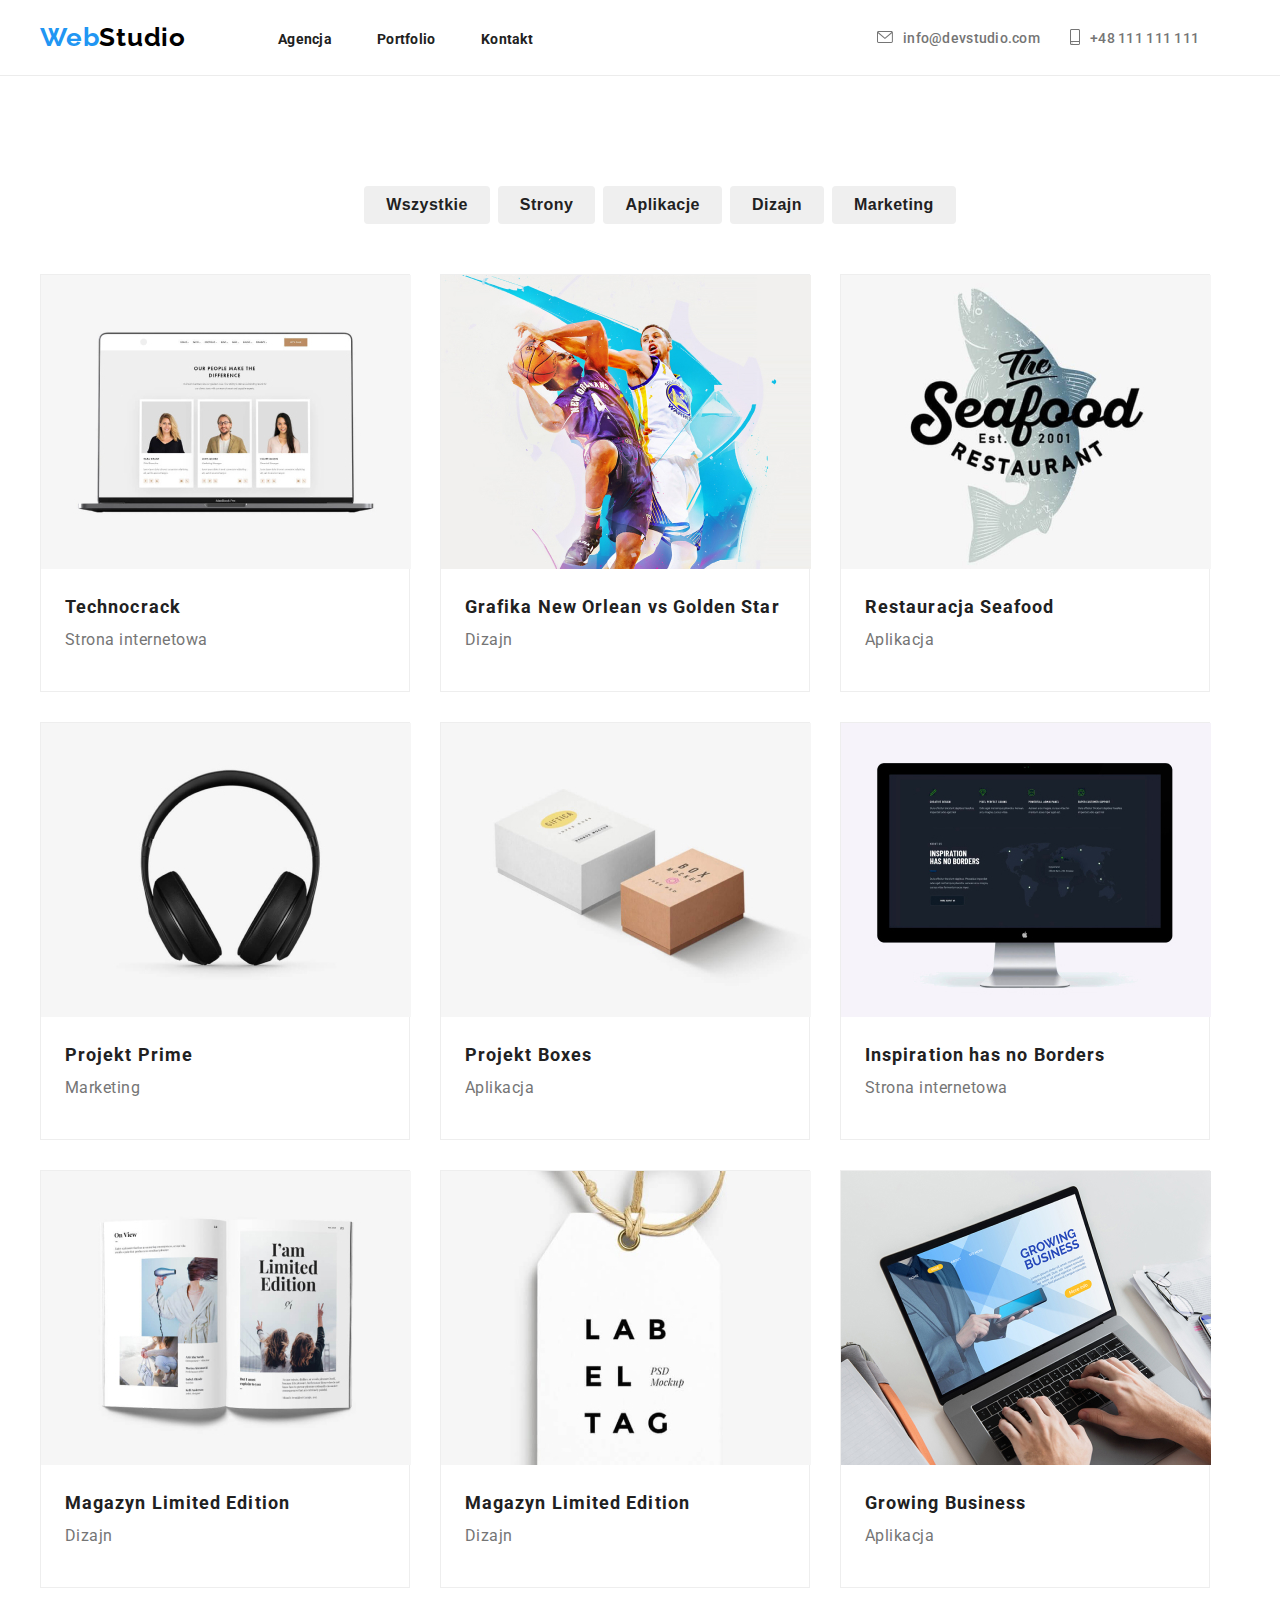
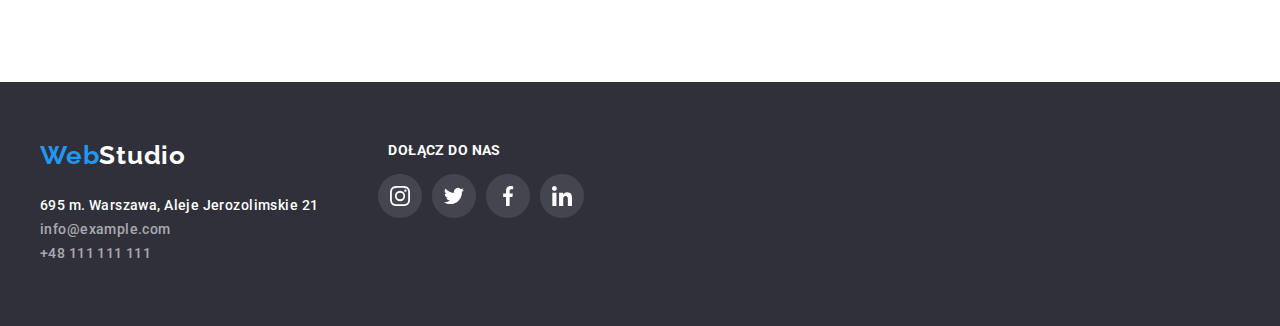
==== portfolio.html @ c9acaab2 "Create portfolio.html" ====
<!DOCTYPE html>
<html lang="pl">
  <head>
    <meta charset="UTF-8" />
    <meta http-equiv="X-UA-Compatible" content="IE=edge" />
    <meta name="viewport" content="width=device-width, initial-scale=1.0" />
    <title>Document</title>
    <link rel="stylesheet" href="css/styles.css" />
    <link rel="preconnect" href="https://fonts.googleapis.com" />
    <link rel="preconnect" href="https://fonts.gstatic.com" crossorigin />
    <link
      href="https://fonts.googleapis.com/css2?family=Raleway:wght@700&family=Roboto:wght@400;500;700;900&display=swap"
      rel="stylesheet"
    />
  </head>
  <body>
    <header class="heading">
      <div class="container">
        <nav class="menu">
          <ul class="menu-list">
            <li>
              <a
                class="link"
                href="https://mateuszglock.github.io/goit-markup-hw-04/"
                ><h3 class="logo">
                  Web<span class="logo-second link">Studio</span>
                </h3></a
              >
            </li>
            <li>
              <a class="link" href="/agencja"
                ><h4 class="agency link">Agencja</h4></a
              >
            </li>
            <li>
              <a class="link" href="/goit-markup-hw-04/portfolio.html"
                ><h4 class="portfolio link">Portfolio</h4></a
              >
            </li>
            <li>
              <a class="link" href="/kontakt"
                ><h4 class="contact link">Kontakt</h4></a
              >
            </li>
          </ul>
        </nav>
        <ul class="contact-list">
          <li class="icon">
            <a class="text-icon link" href="mailto:info@devstudio.com">
              <div class="icon-inside">
                <svg width="16" height="12">
                  <use href="./images/icons.svg#icon-envelope-1"></use>
                </svg>
              </div>
              <h5 class="header-mail link">info@devstudio.com</h5>
            </a>
          </li>

          <li class="icon phone-link">
            <a class="text-icon link" href="tel:+48-111-111-111">
              <div class="icon-inside icon-phone">
                <svg width="10" height="16">
                  <use href="./images/icons.svg#icon-smartphone-1"></use>
                </svg>
              </div>
              <h5 class="header-phone link">+48 111 111 111</h5>
            </a>
          </li>
        </ul>
      </div>
    </header>
    <main class="section">
      <div>
        <ul class="buttons-list">
          <li>
            <button class="portfolio-button" type="button">Wszystkie</button>
          </li>
          <li>
            <button class="portfolio-button" type="button">Strony</button>
          </li>
          <li>
            <button class="portfolio-button" type="button">Aplikacje</button>
          </li>
          <li>
            <button class="portfolio-button" type="button">Dizajn</button>
          </li>
          <li>
            <button class="portfolio-button" type="button">Marketing</button>
          </li>
        </ul>
      </div>
      <div class="container-box">
        <div class="container">
          <ul class="portfolio-pic-list">
            <li>
              <div class="portfolio-photo-box">
                <img
                  src="images/website.jpg"
                  alt="Laptop ze stroną internetową, na której znajdują się zdjęcia trzech osób"
                  width="370"
                  height="294"
                />
                <p>
                  <b class="photo-tittle-text">Technocrack</b><br />
                  <span class="photo-text">Strona internetowa </span>
                </p>
              </div>
            </li>
            <li>
              <div class="portfolio-photo-box">
                <img
                  src="images/Basketball.jpg"
                  alt="Plakat, na którym dwaj gracze grają w koszykówkę"
                  width="370"
                  height="294"
                />
                <p>
                  <b class="photo-tittle-text"
                    >Grafika New Orlean vs Golden Star</b
                  ><br />
                  <span class="photo-text">Dizajn </span>
                </p>
              </div>
            </li>

            <li>
              <div class="portfolio-photo-box">
                <img
                  src="images/RestaurantPoster.jpg"
                  alt="Plakat na którym znajduje się napis The Seafood Restaurant. Est. 2001 na tle konturu szarej ryby"
                  width="370"
                  height="294"
                />
                <p>
                  <b class="photo-tittle-text">Restauracja Seafood</b><br />
                  <span class="photo-text">Aplikacja </span>
                </p>
              </div>
            </li>
            <li>
              <div class="portfolio-photo-box">
                <img
                  src="images/Headphones.jpg"
                  alt="czarne słuchawki na białym tle"
                  width="370"
                  height="294"
                />
                <p>
                  <b class="photo-tittle-text">Projekt Prime</b><br />
                  <span class="photo-text">Marketing</span>
                </p>
              </div>
            </li>
            <li>
              <div class="portfolio-photo-box">
                <img
                  src="images/Boxes.jpg"
                  alt="Białe i brązowe pudełko"
                  width="370"
                  height="294"
                />
                <p>
                  <b class="photo-tittle-text">Projekt Boxes</b><br />
                  <span class="photo-text">Aplikacja</span>
                </p>
              </div>
            </li>
            <li>
              <div class="portfolio-photo-box">
                <img
                  src="images/ComputerWorld.jpg"
                  alt="Komputer ze stroną internetową, na której znajduje się ikona mapy świata"
                  width="370"
                  height="294"
                />
                <p>
                  <b class="photo-tittle-text">Inspiration has no Borders</b
                  ><br />
                  <span class="photo-text">Strona internetowa</span>
                </p>
              </div>
            </li>
            <li>
              <div class="portfolio-photo-box">
                <img
                  src="images/Book.jpg"
                  alt="Otwarta książka. Na jednej stronie znajdują się zdjęcia. Pierwsze przedstawia osobę suszącą włosy, a drugie kogoś kucającego nad brzegiem morza.. Na drugiej napis I am limited edition i dwie osoby stojące tyłem, na tle miasta."
                  width="370"
                  height="294"
                />
                <p>
                  <b class="photo-tittle-text">Magazyn Limited Edition</b><br />
                  <span class="photo-text">Dizajn</span>
                </p>
              </div>
            </li>
            <li>
              <div class="portfolio-photo-box">
                <img
                  src="images/Label.jpg"
                  alt="Biała etykieta z napisaem LABEL TAG."
                  width="370"
                  height="294"
                />
                <p>
                  <b class="photo-tittle-text">Magazyn Limited Edition</b><br />
                  <span class="photo-text">Dizajn</span>
                </p>
              </div>
            </li>
            <li>
              <div class="portfolio-photo-box">
                <img
                  src="images/GrowingBusiness.jpg"
                  alt="Laptop ze stroną internetową z podpisem growing business."
                  width="370"
                  height="294"
                />
                <p>
                  <b class="photo-tittle-text">Growing Business</b><br />
                  <span class="photo-text">Aplikacja</span>
                </p>
              </div>
            </li>
          </ul>
        </div>
      </div>
    </main>
    <footer class="ender">
      <div class="ender-cointainer">
        <div>
          <a class="link" href="https://web-studio.pl/"
            ><h3 class="footer-logo">
              Web<span class="footer-logo-second link">Studio </span>
            </h3></a
          >
          <address>
            <span class="location">695 m. Warszawa, Aleje Jerozolimskie 21</span
            ><br />
            <span>
              <a class="footer-mail link" href="mail:info@example.com"
                >info@example.com</a
              ><br />
              <a class="footer-phone link" href="tel:+48-111-111-111"
                >+48 111 111 111</a
              >
            </span>
          </address>
        </div>
        <div class="social-links-ender">
          <h5 class="social-links-ender-text">Dołącz do nas</h5>
          <ul class="social-links-ender-links">
            <li class="social-link-footer">
              <a href="...">
                <svg width="44" height="44">
                  <use href="./images/icons.svg#icon-Ellipse-9"></use></svg
              ></a>
            </li>
            <li class="social-link-footer">
              <a href="...">
                <svg width="44" height="44">
                  <use href="./images/icons.svg#icon-Ellipse-10"></use></svg
              ></a>
            </li>
            <li class="social-link-footer">
              <a href="...">
                <svg width="44" height="44">
                  <use href="./images/icons.svg#icon-Ellipse-11"></use></svg
              ></a>
            </li>
            <li class="social-link-footer">
              <a href="...">
                <svg width="44" height="44">
                  <use href="./images/icons.svg#icon-Ellipse-12"></use></svg
              ></a>
            </li>
          </ul>
        </div>
      </div>
    </footer>
  </body>
</html>
---- css/styles.css ----
:root {
  --text-color: #212121;
  --primary-text-color: #ffffff;
  --logo-first-color: #2196f3;
  --logo-second-color: #000000;
  --link-color: #2196f3;
  --header-contact-color: #757575;
  --footer-contact-color: #ffffff99;
  --order-button-text-color: #ffffff;
  --header-background: #ffffff;
  --central-background: #e5e5e5;
  --central-section-background: #2f303a;
  --footer-background: #2f303a;
  --team-section-background: #f5f4fa;
  --order-button-background: #f5f4fa;
  --hover-button-background: #2196f3;
  --icon-color: #afb1b8;
}
body {
  font-family: "Roboto", "Arial", sans-serif;
  font-weight: 500;
  color: var(--text-color);
  padding: 0px;
  margin: 0px;
}
.container {
  width: 1200px;
  display: flex;
}
.container-vertical {
  width: 1200px;
  display: block;
}

.heading {
  background: var(--header-background);
  display: flex;
  justify-content: center;
  border-bottom: 1px solid #ececec;
}
.menu {
  display: flex;
  list-style: none;
}
.menu-list {
  display: flex;
  list-style: none;
  margin: 0px;
  padding: 0px;
}

.logo {
  width: 145px;
  margin: 0px;
  margin-top: 24px;
  margin-bottom: 25px;

  font-family: "Raleway";
  font-style: normal;
  font-weight: 700;
  font-size: 26px;
  line-height: 1;

  letter-spacing: 0.03em;

  color: var(--logo-first-color);
}
.logo-second {
  color: var(--logo-second-color);
}
.link {
  text-decoration: none;
  transition-property: color;
  transition-duration: 250ms;
  transition-timing-function: cubic-bezier(0.4, 0, 0.2, 1);
  transition-delay: 0;
}
.link:hover {
  color: var(--link-color);
}
.agency {
  width: 53px;
  margin-left: 93px;
  margin-top: 32px;

  font-style: normal;
  font-size: 14px;
  line-height: 1;
  letter-spacing: 0.02em;

  color: var(--text-color);
}
.portfolio {
  width: 58px;
  margin-left: 46px;
  margin-top: 32px;

  font-style: normal;
  font-size: 14px;
  line-height: 1;
  letter-spacing: 0.02em;
  color: var(--text-color);
}
.contact {
  width: 51px;
  margin-left: 46px;
  margin-top: 32px;

  font-style: normal;
  font-size: 14px;
  line-height: 1;
  letter-spacing: 0.02em;
  color: var(--text-color);
}
.contact-list {
  display: flex;
  margin: 0px;
  margin-left: 345px;
  align-items: center;
  list-style: none;
  padding: 0px;
}
.text-icon {
  display: flex;
}
.text-icon:hover {
  color: #2196f3;
  fill: #2196f3;
}
.header-mail {
  margin: 0px;
  font-style: normal;
  font-size: 14px;
  letter-spacing: 0.02em;

  color: var(--header-contact-color);

  font-family: "Roboto";
  font-weight: 500;
  line-height: 16px;
  letter-spacing: 0.02em;
  padding-top: 2px;
}
.icon {
  display: flex;
  fill: #757575;
  align-items: center;
}
.icon:hover > a {
  color: #2196f3;
  fill: #2196f3;
}
.icon-inside {
  padding-right: 10px;
  align-items: center;
}
.phone-link {
  margin-left: 30px;
}
.icon-phone {
  align-items: center;
  padding-top: 2px;
}
.header-phone {
  margin: 0px;
  font-style: normal;
  font-size: 14px;
  letter-spacing: 0.02em;

  color: var(--header-contact-color);

  font-family: "Roboto";
  font-weight: 500;
  line-height: 16px;
  letter-spacing: 0.02em;
  padding-top: 3px;
}
.central {
  background: var(--header-background);
  justify-content: center;
}
.section {
  padding-top: 94px;
  padding-bottom: 94px;
}
.primary-part {
  margin-top: 0px;
  margin-bottom: 0px;
  display: block;
  align-items: center;
  background: var(--central-section-background);
  background-image: linear-gradient(
      to bottom,
      rgba(47, 48, 58, 0.4),
      rgba(47, 48, 58, 0.4)
    ),
    url(../images/main-section-background.jpg);
  background-repeat: no-repeat;
  background-position: 50%;
  padding-top: 200px;
  padding-bottom: 210px;
  display: flex;
  justify-content: center;
  text-align: center;
}
.button-box {
  display: block;
  margin-right: auto;
  margin-left: auto;
}
.button {
  width: 200px;
  margin-top: 30px;
  cursor: pointer;
  border: var(--white-color);
  font-style: normal;
  border-radius: 4px;

  color: var(--header-background);
  background: var(--hover-button-background);
  font-style: normal;
  font-size: 16px;
  line-height: 1.62;

  letter-spacing: 0.03em;
  font-weight: 700;
  padding-top: 10px;
  padding-bottom: 10px;
}

.orderButtonText {
  width: 117px;
  font-style: normal;
  font-weight: 700;
  font-size: 16px;
  line-height: 1;
  color: var(--text-color);

  letter-spacing: 0.06em;
}

.primary-text {
  font-size: 44px;
  font-weight: 900;
  line-height: 1.36;
  letter-spacing: 6px;
  margin: 0px;
  text-align: center;
  color: var(--primary-text-color);
  text-transform: uppercase;

  font-style: normal;

  letter-spacing: 0.06em;
}

.advantages {
  display: flex;
  justify-content: center;
  padding-top: 94px;
  padding-bottom: 94px;
}
.adv-list {
  list-style-type: none;
  display: flex;
  align-items: center;
  margin: 0px;
  gap: 30px;
  padding: 0px;
}
.advantages-tittle {
  font-weight: 700;
  font-size: 14px;
  text-align: left;
  vertical-align: top;
  margin: 0px;
  letter-spacing: 0.03em;
}
.advantage {
  margin-top: 30px;
}
.advantage-tittle-box {
  width: 270px;
}
.advantages-text {
  font-family: "Roboto";
  font-style: normal;
  font-size: 14px;
  line-height: 24px;
  text-align: Left;
  vertical-align: Top;
  letter-spacing: 0.03em;
  margin-right: 1px;
  margin-top: 10px;
  width: 270px;

  color: var(--header-contact-color);
}

.second-text {
  left: 515px;
}
.third-text {
  left: 815px;
}
.fourth-text {
  left: 1115px;
}
.occupation {
  justify-content: center;
  align-items: center;
}
.container-box {
  display: flex;

  justify-content: center;
}
.occupation-text {
  margin: 0px;
  margin-bottom: 50px;

  font-style: normal;
  font-weight: 700;
  font-size: 36px;
  line-height: 1;
  text-align: center;

  letter-spacing: 0.03em;
}
.occupation-list {
  list-style-type: none;
  display: flex;
  text-align: center;
  gap: 30px;
  margin: 0px;
  margin-right: 0px;
  margin-bottom: 94px;
  padding: 0px;
}
.occupation-photo-1 {
  width: 370px;
  left: 215px;
  top: 1061px;
}
.occupation-photo-2 {
  width: 370px;
  left: 615px;
  top: 1061px;
}
.occupation-photo-3 {
  width: 370px;
  left: 1015px;
  top: 1061px;
}
.team-section {
  left: 0px;
  background: var(--team-section-background);
  padding-bottom: 94px;
  display: block;
}

.team-text {
  font-style: normal;
  font-weight: 700;
  font-size: 36px;
  line-height: 1;
  text-align: center;
  margin-top: 0px;
  margin-bottom: 50px;

  letter-spacing: 0.03em;

  color: var(--text-color);
}
.team-list {
  list-style-type: none;
  display: flex;
  align-items: center;
  gap: 30px;
  padding: 0px;
  margin: 0px;
}
.team-member {
  width: 270px;
  padding-bottom: 30px;

  background: var(--primary-text-color);

  box-shadow: 0px 1px 3px rgba(0, 0, 0, 0.12), 0px 1px 1px rgba(0, 0, 0, 0.14),
    0px 2px 1px rgba(0, 0, 0, 0.2);
  border-radius: 0px 0px 4px 4px;
}
.team-member-data {
  margin-top: 30px;
  display: block;
  text-align: center;
}
.team-member-name {
  width: 72px;
  font-style: normal;
  font-size: 16px;
  line-height: 1;

  text-align: center;
  letter-spacing: 0.03em;
}
.team-member-job {
  font-weight: 400;

  font-style: normal;
  font-size: 16px;
  line-height: 1;
  margin-top: 10px;

  letter-spacing: 0.03em;

  color: var(--header-contact-color);
}
.icon-figcaption {
  display: flex;
  list-style: none;
  padding: 0px;
  gap: 10px;
  justify-content: center;
}
.social-link {
  display: flex;
  border-radius: 50%;
}

.social-link a:hover {
  fill: white;
  background: var(--hover-button-background);
}
.social-link a {
  display: flex;
  border-radius: 50%;
  padding: 11px;
  fill: var(--icon-color);
}

/*.social-link:hover,
.social-link:focus {
  fill: var(--hover-button-background);
}
.social-link a {
  display: flex;
  border-radius: 50%;
}

.social-link a:hover {
  background: #2196f3;
}

.social-link a:hover svg {
  fill: white;
}

.social-link a svg {
  fill: var(--header-background);
}
.social-link a svg:hover {
  fill: var(--link-color);
}*/
.icon:hover > a {
  color: #2196f3;
  fill: #2196f3;
}
.clients-section {
  align-items: center;
  justify-content: center;
}
.clients-text {
  font-style: normal;
  font-weight: 700;
  font-size: 36px;
  line-height: 1;
  text-align: center;
  margin-top: 0px;
  margin-bottom: 50px;

  letter-spacing: 0.03em;

  color: var(--text-color);
}
.clients-list {
  display: flex;
  list-style: none;
  margin: 0px;
  padding: 0px;
  gap: 30px;
}
.client {
  border: 1px solid var(--icon-color);
  border-radius: 4px;
  width: 170px;
  height: 92px;
  fill: var(--icon-color);
}
.client:hover,
.client:focus {
  border: 1px solid var(--link-color);
  fill: var(--link-color);
}
.ender {
  background-color: var(--footer-background);
  margin-top: 0px;
  padding-top: 0px;
  display: block;
  align-items: center;
}
.ender-cointainer {
  margin-left: 0px;
  margin-top: 0px;
  padding-top: 60px;
  padding-bottom: 60px;
  width: 1200px;
  margin-right: auto;
  margin-left: auto;
  display: flex;
}
.footer-logo {
  width: 145px;

  font-family: "Raleway";
  font-style: normal;
  font-weight: 700;
  font-size: 26px;
  line-height: 1;

  letter-spacing: 0.03em;

  color: var(--logo-first-color);
  text-decoration: none;
  margin-top: 0px;
}
.footer-logo-second {
  color: var(--primary-text-color);
  text-decoration: none;
}
.location {
  width: 246px;
  top: 2208px;

  font-style: normal;
  font-size: 14px;
  line-height: 1.71;

  letter-spacing: 0.03em;

  color: var(--header-background);
  text-indent: 215px;
}
.footer-mail {
  width: 231px;
  top: 2238px;

  font-style: normal;
  font-size: 14px;
  line-height: 1.71;
  text-indent: 215px;

  letter-spacing: 0.03em;

  color: var(--footer-contact-color);
  text-decoration: none;
}
.footer-phone {
  width: 231px;

  font-style: normal;
  font-size: 14px;
  line-height: 1.71;

  letter-spacing: 0.03em;

  color: var(--footer-contact-color);
  text-decoration: none;
  text-indent: 215px;
}
.social-links-ender {
  margin-left: 70px;
}
.social-link-footer {
  fill: rgba(255, 255, 255, 0.1);
}
.social-link-footer a:hover {
  fill: var(--link-color);
}
.social-links-ender-text {
  color: var(--header-background);
  font-style: normal;
  font-size: 14px;
  letter-spacing: 0.03em;
  text-transform: uppercase;
  margin: 0px;
}
.social-links-ender-links {
  display: flex;
  list-style: none;
  padding: 0px;
  gap: 10px;
  margin-left: -10px;
}
.portfolio-part {
  background-color: var(--central-background);
}
.buttons-list {
  display: flex;
  justify-content: center;
  gap: 8px;
  font-weight: 500;
  font-size: 16px;
  line-height: 1.71;
  letter-spacing: 0.03em;
  cursor: pointer;
  border-radius: 4px;

  list-style: none;
}
.portfolio-all-button {
  width: 121px;
  left: 510px;
  top: 174px;

  background: var(--order-button-background);

  box-shadow: 0px 3px 1px rgba(0, 0, 0, 0.1), 0px 1px 2px rgba(0, 0, 0, 0.08),
    0px 2px 2px rgba(0, 0, 0, 0.12);
  border-radius: 4px;
}
.portfolio-button {
  cursor: pointer;
  border: var(--white-color);
  font-weight: 500;
  font-size: 16px;
  font-style: normal;
  padding: 6px 22px 6px 22px;
  border-radius: 4px;
  line-height: 1.2;

  color: var(--text-color);
  font-style: normal;
  font-size: 16px;
  line-height: 1.62;

  text-align: center;
  letter-spacing: 0.03em;
  font-weight: 700;
}
.portfolio-button:hover {
  background-color: var(--hover-button-background);
  color: var(--primary-text-color);
  cursor: pointer;
  box-shadow: 0px 3px 1px rgba(0, 0, 0, 0.1), 0px 1px 2px rgba(0, 0, 0, 0.08),
    0px 2px 2px rgba(0, 0, 0, 0.12);
}
.button-text {
  width: 49px;
  left: 661px;
  top: 180px;
}
.portfolio-pages-button {
  width: 93px;
  left: 639px;
  top: 174px;

  background: var(--team-section-background);
  border-radius: 4px;
}
.portfolio-pages-text-button {
  width: 49px;
  left: 661px;
  top: 180px;

  font-style: normal;
  font-size: 16px;
  line-height: 1.62;

  text-align: center;
  letter-spacing: 0.03em;

  color: var(--text-color);
}
.portfolio-apps-button {
  width: 114px;

  left: 740px;
  top: 174px;

  background: var(--team-section-background);
  border-radius: 4px;
}
.portfolio-apps-text-button {
  width: 70px;
  left: 762px;
  top: 180px;

  font-style: normal;

  font-size: 16px;
  line-height: 1.62;

  text-align: center;
  letter-spacing: 0.03em;

  color: var(--text-color);
}
.portfolio-design-button {
  width: 91px;
  left: 862px;
  top: 174px;

  background: var(--team-section-background);
  border-radius: 4px;
}
.portfolio-design-text-button {
  width: 47px;
  left: 884px;
  top: 180px;
  font-style: normal;
  font-size: 16px;
  line-height: 1.62;

  text-align: center;
  letter-spacing: 0.03em;

  color: var(--text-color);
}
.portfolio-marketing-button {
  width: 121px;
  left: 961px;
  top: 174px;

  background: var(--team-section-background);
  border-radius: 4px;
}
.portfolio-marketing-text-button {
  width: 77px;
  left: 983px;
  top: 180px;

  font-style: normal;

  font-size: 16px;
  line-height: 1.62;

  text-align: center;
  letter-spacing: 0.03em;

  color: var(--text-color);
}
.portfolio-pic-list {
  margin: 0px;
  padding: 0px;
  margin-top: 34px;
  display: flex;
  flex-wrap: wrap;
  gap: 30px;

  list-style: none;
  align-items: center;
}
.portfolio-photo-box {
  box-sizing: border-box;

  width: 370px;

  background: var(--order-button-text-color);
  border: 1px solid #eeeeee;
  margin: 0 auto;
  padding-bottom: 20px;
}
.portfolio-photo-box:hover {
  box-shadow: 0px 1px 1px rgba(0, 0, 0, 0.12), 0px 4px 4px rgba(0, 0, 0, 0.06),
    1px 4px 6px rgba(0, 0, 0, 0.16);
}

.photo-tittle-text {
  width: 322px;

  margin-left: 24px;

  font-style: normal;
  font-weight: 700;
  font-size: 18px;
  line-height: 2;
  letter-spacing: 0.06em;

  color: var(--text-color);
}
.photo-text {
  width: 322px;

  margin-left: 24px;

  font-style: normal;
  font-weight: 400;
  font-size: 16px;
  line-height: 1.88;

  letter-spacing: 0.03em;

  color: var(--header-contact-color);
}
.portfolio-footer {
  top: 1628px;
}
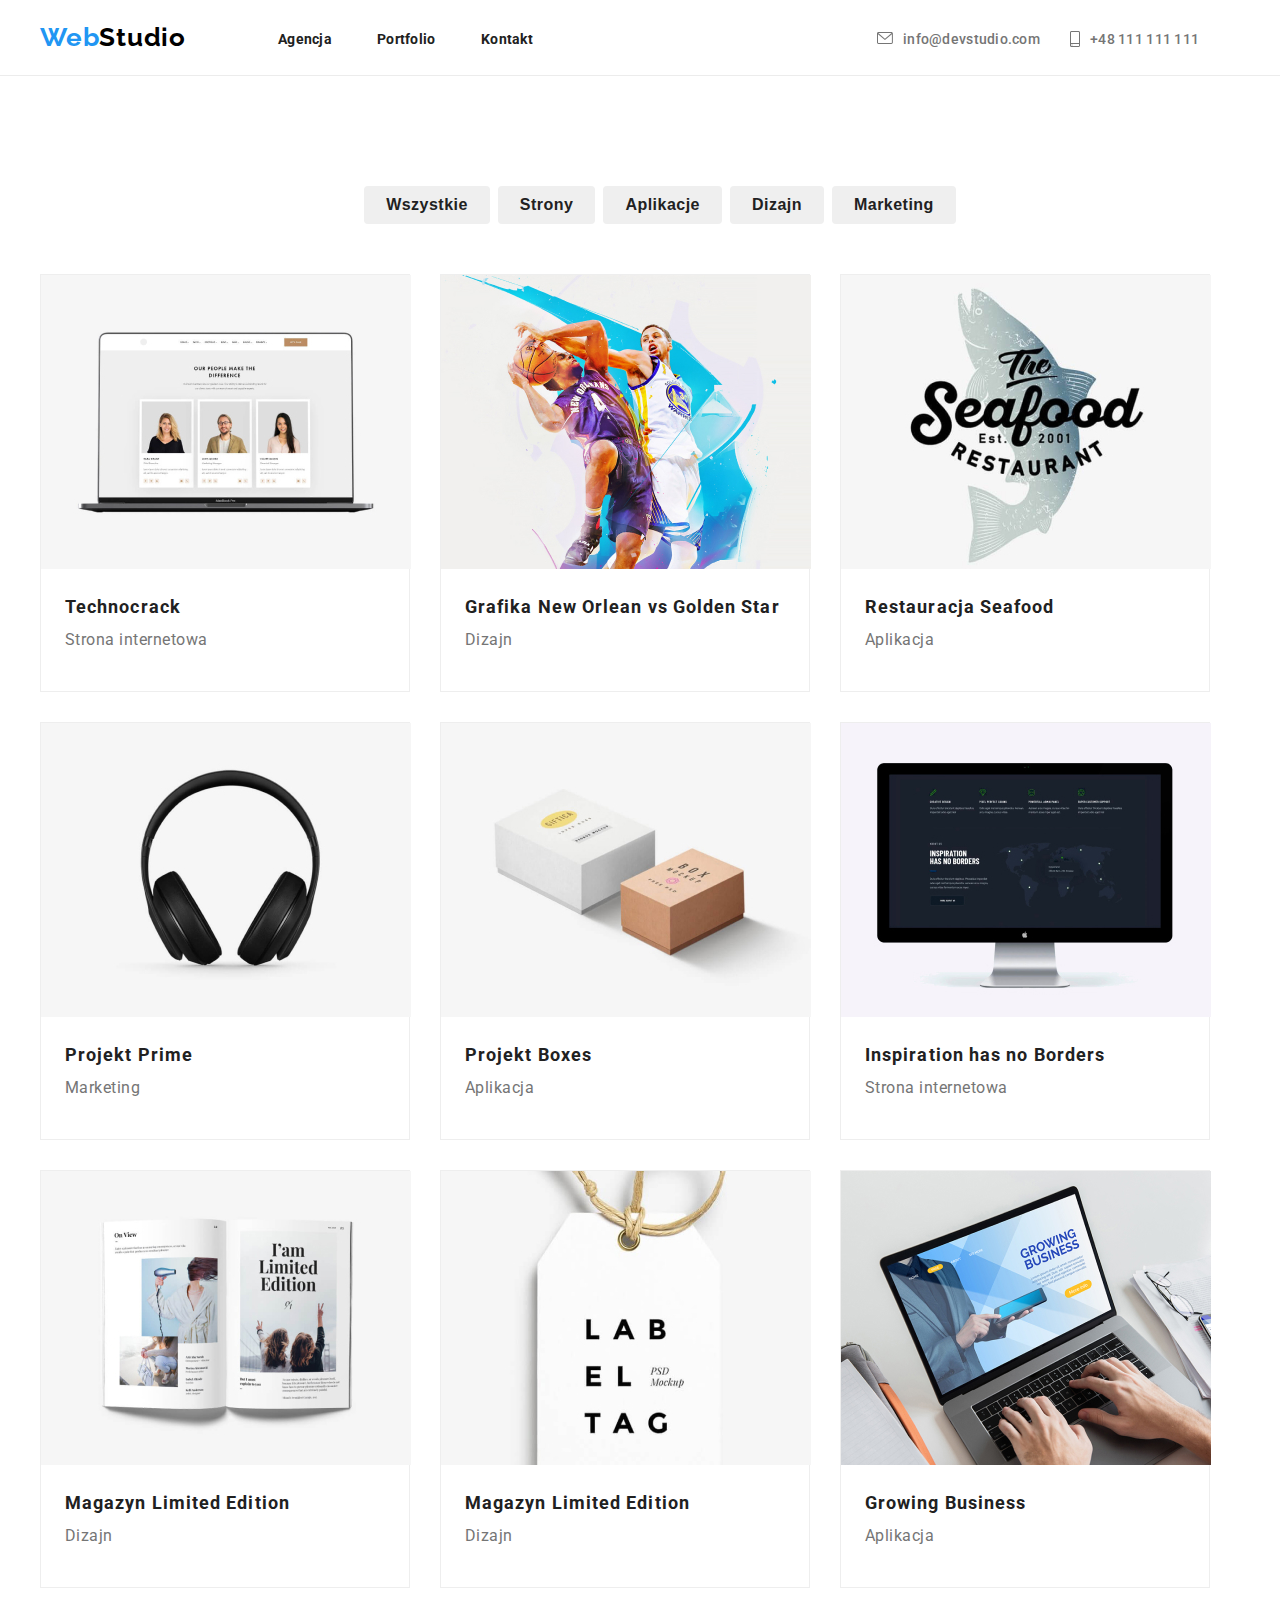
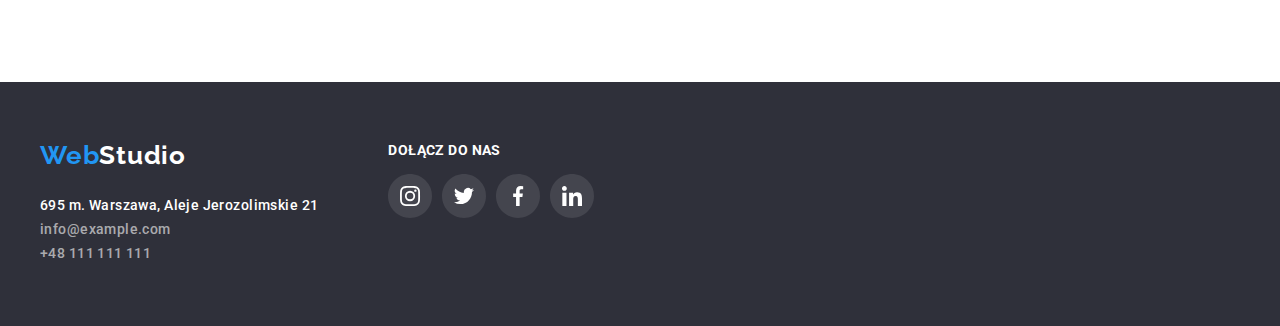
==== commit a8fb3a82: "Update portfolio.html" ====
--- a/portfolio.html
+++ b/portfolio.html
@@ -21,7 +21,7 @@
             <li>
               <a
                 class="link"
-                href="https://mateuszglock.github.io/goit-markup-hw-04/"
+                href="https://mateuszglock.github.io/goit-markup-hw-05/"
                 ><h3 class="logo">
                   Web<span class="logo-second link">Studio</span>
                 </h3></a
@@ -33,7 +33,7 @@
               >
             </li>
             <li>
-              <a class="link" href="/goit-markup-hw-04/portfolio.html"
+              <a class="link" href="/goit-markup-hw-05/portfolio.html"
                 ><h4 class="portfolio link">Portfolio</h4></a
               >
             </li>
@@ -46,24 +46,27 @@
         </nav>
         <ul class="contact-list">
           <li class="icon">
-            <a class="text-icon link" href="mailto:info@devstudio.com">
+            <a
+              class="text-icon link header-mail"
+              href="mailto:info@devstudio.com"
+            >
               <div class="icon-inside">
                 <svg width="16" height="12">
                   <use href="./images/icons.svg#icon-envelope-1"></use>
                 </svg>
               </div>
-              <h5 class="header-mail link">info@devstudio.com</h5>
+              info@devstudio.com
             </a>
           </li>
 
           <li class="icon phone-link">
-            <a class="text-icon link" href="tel:+48-111-111-111">
+            <a class="text-icon link header-phone" href="tel:+48-111-111-111">
               <div class="icon-inside icon-phone">
                 <svg width="10" height="16">
                   <use href="./images/icons.svg#icon-smartphone-1"></use>
                 </svg>
               </div>
-              <h5 class="header-phone link">+48 111 111 111</h5>
+              +48 111 111 111
             </a>
           </li>
         </ul>
--- a/css/styles.css
+++ b/css/styles.css
@@ -70,7 +70,7 @@
 }
 .link {
   text-decoration: none;
-  transition-property: color;
+  transition-property: color, fill;
   transition-duration: 250ms;
   transition-timing-function: cubic-bezier(0.4, 0, 0.2, 1);
   transition-delay: 0;
@@ -89,6 +89,16 @@
   letter-spacing: 0.02em;
 
   color: var(--text-color);
+}
+.active::after {
+  content: "";
+  position: absolute;
+  left: 0;
+  right: 0;
+  top: 42.5px;
+  background: var(--blue-color);
+  height: 4px;
+  border-radius: 10px 10px 10px 10px;
 }
 .portfolio {
   width: 58px;
@@ -159,7 +169,6 @@
 }
 .icon-phone {
   align-items: center;
-  padding-top: 2px;
 }
 .header-phone {
   margin: 0px;
@@ -173,7 +182,7 @@
   font-weight: 500;
   line-height: 16px;
   letter-spacing: 0.02em;
-  padding-top: 3px;
+  padding-top: 5px;
 }
 .central {
   background: var(--header-background);
@@ -352,6 +361,25 @@
   left: 1015px;
   top: 1061px;
 }
+.image-box {
+  margin: 0;
+  position: relative;
+}
+.signature-box {
+  position: absolute;
+  display: flex;
+  width: 370px;
+  height: 70px;
+  top: 224px;
+  align-items: center;
+  justify-content: center;
+  font-size: 14px;
+  line-height: 1.14;
+  letter-spacing: 0.03em;
+  text-transform: uppercase;
+  color: var(--header-background);
+  background: rgba(47, 48, 58, 0.8);
+}
 .team-section {
   left: 0px;
   background: var(--team-section-background);
@@ -423,11 +451,6 @@
   gap: 10px;
   justify-content: center;
 }
-.social-link {
-  display: flex;
-  border-radius: 50%;
-}
-
 .social-link a:hover {
   fill: white;
   background: var(--hover-button-background);
@@ -437,6 +460,10 @@
   border-radius: 50%;
   padding: 11px;
   fill: var(--icon-color);
+  transition-property: fill, background;
+  transition-duration: 250ms;
+  transition-timing-function: cubic-bezier(0.4, 0, 0.2, 1);
+  transition-delay: 0;
 }
 
 /*.social-link:hover,
@@ -496,6 +523,10 @@
   width: 170px;
   height: 92px;
   fill: var(--icon-color);
+  transition-property: fill;
+  transition-duration: 250ms;
+  transition-timing-function: cubic-bezier(0.4, 0, 0.2, 1);
+  transition-delay: 0;
 }
 .client:hover,
 .client:focus {
@@ -586,6 +617,10 @@
 }
 .social-link-footer a:hover {
   fill: var(--link-color);
+  transition-property: fill;
+  transition-duration: 250ms;
+  transition-timing-function: cubic-bezier(0.4, 0, 0.2, 1);
+  transition-delay: 0;
 }
 .social-links-ender-text {
   color: var(--header-background);
@@ -600,7 +635,6 @@
   list-style: none;
   padding: 0px;
   gap: 10px;
-  margin-left: -10px;
 }
 .portfolio-part {
   background-color: var(--central-background);
@@ -647,6 +681,9 @@
   text-align: center;
   letter-spacing: 0.03em;
   font-weight: 700;
+  transition-property: color, background, box-shadow;
+  transition-duration: 250ms;
+  transition-timing-function: cubic-bezier(0.4, 0, 0.2, 1);
 }
 .portfolio-button:hover {
   background-color: var(--hover-button-background);
@@ -770,6 +807,9 @@
   border: 1px solid #eeeeee;
   margin: 0 auto;
   padding-bottom: 20px;
+  transition-property: box-shadow;
+  transition-duration: 250ms;
+  transition-timing-function: cubic-bezier(0.4, 0, 0.2, 1);
 }
 .portfolio-photo-box:hover {
   box-shadow: 0px 1px 1px rgba(0, 0, 0, 0.12), 0px 4px 4px rgba(0, 0, 0, 0.06),
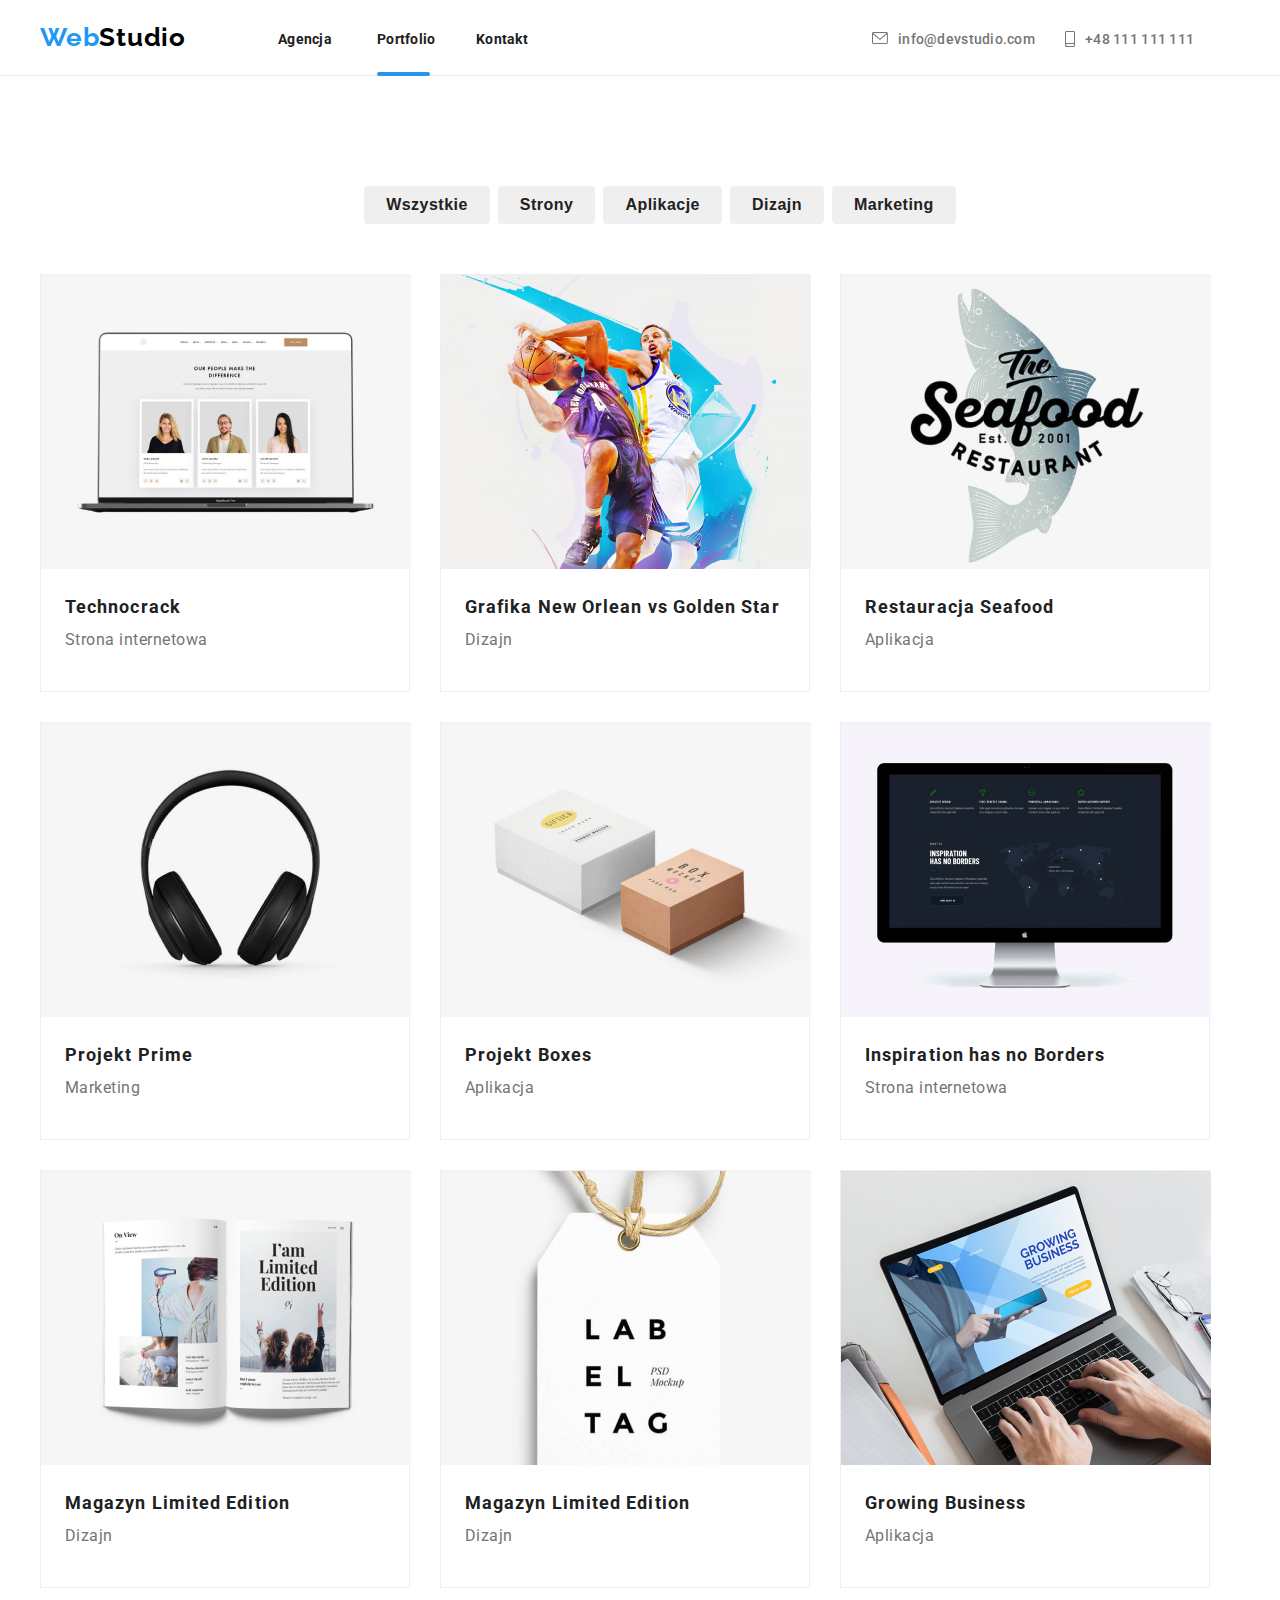
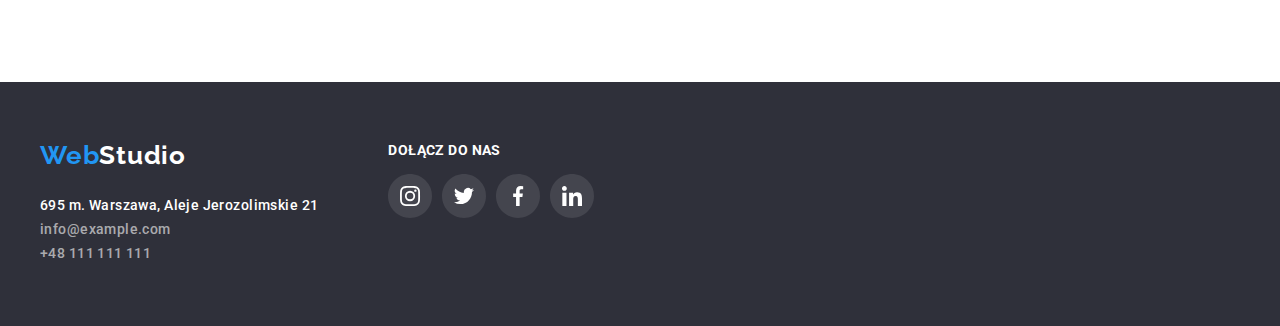
==== commit 205b9330: "Update portfolio.html" ====
--- a/portfolio.html
+++ b/portfolio.html
@@ -17,25 +17,23 @@
     <header class="heading">
       <div class="container">
         <nav class="menu">
+          <a
+            class="link"
+            href="https://mateuszglock.github.io/goit-markup-hw-05/"
+            ><h3 class="logo">
+              Web<span class="logo-second link">Studio</span>
+            </h3></a
+          >
           <ul class="menu-list">
             <li>
-              <a
-                class="link"
-                href="https://mateuszglock.github.io/goit-markup-hw-05/"
-                ><h3 class="logo">
-                  Web<span class="logo-second link">Studio</span>
-                </h3></a
-              >
-            </li>
-            <li>
               <a class="link" href="/agencja"
-                ><h4 class="agency link">Agencja</h4></a
-              >
+                ><h4 class="agency link">Agencja</h4>
+              </a>
             </li>
             <li>
               <a class="link" href="/goit-markup-hw-05/portfolio.html"
-                ><h4 class="portfolio link">Portfolio</h4></a
-              >
+                ><h4 class="portfolio link active">Portfolio</h4>
+              </a>
             </li>
             <li>
               <a class="link" href="/kontakt"
--- a/css/styles.css
+++ b/css/styles.css
@@ -47,6 +47,7 @@
   list-style: none;
   margin: 0px;
   padding: 0px;
+  gap: 46px;
 }
 
 .logo {
@@ -93,16 +94,14 @@
 .active::after {
   content: "";
   position: absolute;
-  left: 0;
-  right: 0;
-  top: 42.5px;
-  background: var(--blue-color);
+  width: 53px;
+  top: 72px;
+  background: var(--hover-button-background);
   height: 4px;
   border-radius: 10px 10px 10px 10px;
 }
 .portfolio {
-  width: 58px;
-  margin-left: 46px;
+  width: 53px;
   margin-top: 32px;
 
   font-style: normal;
@@ -113,7 +112,6 @@
 }
 .contact {
   width: 51px;
-  margin-left: 46px;
   margin-top: 32px;
 
   font-style: normal;
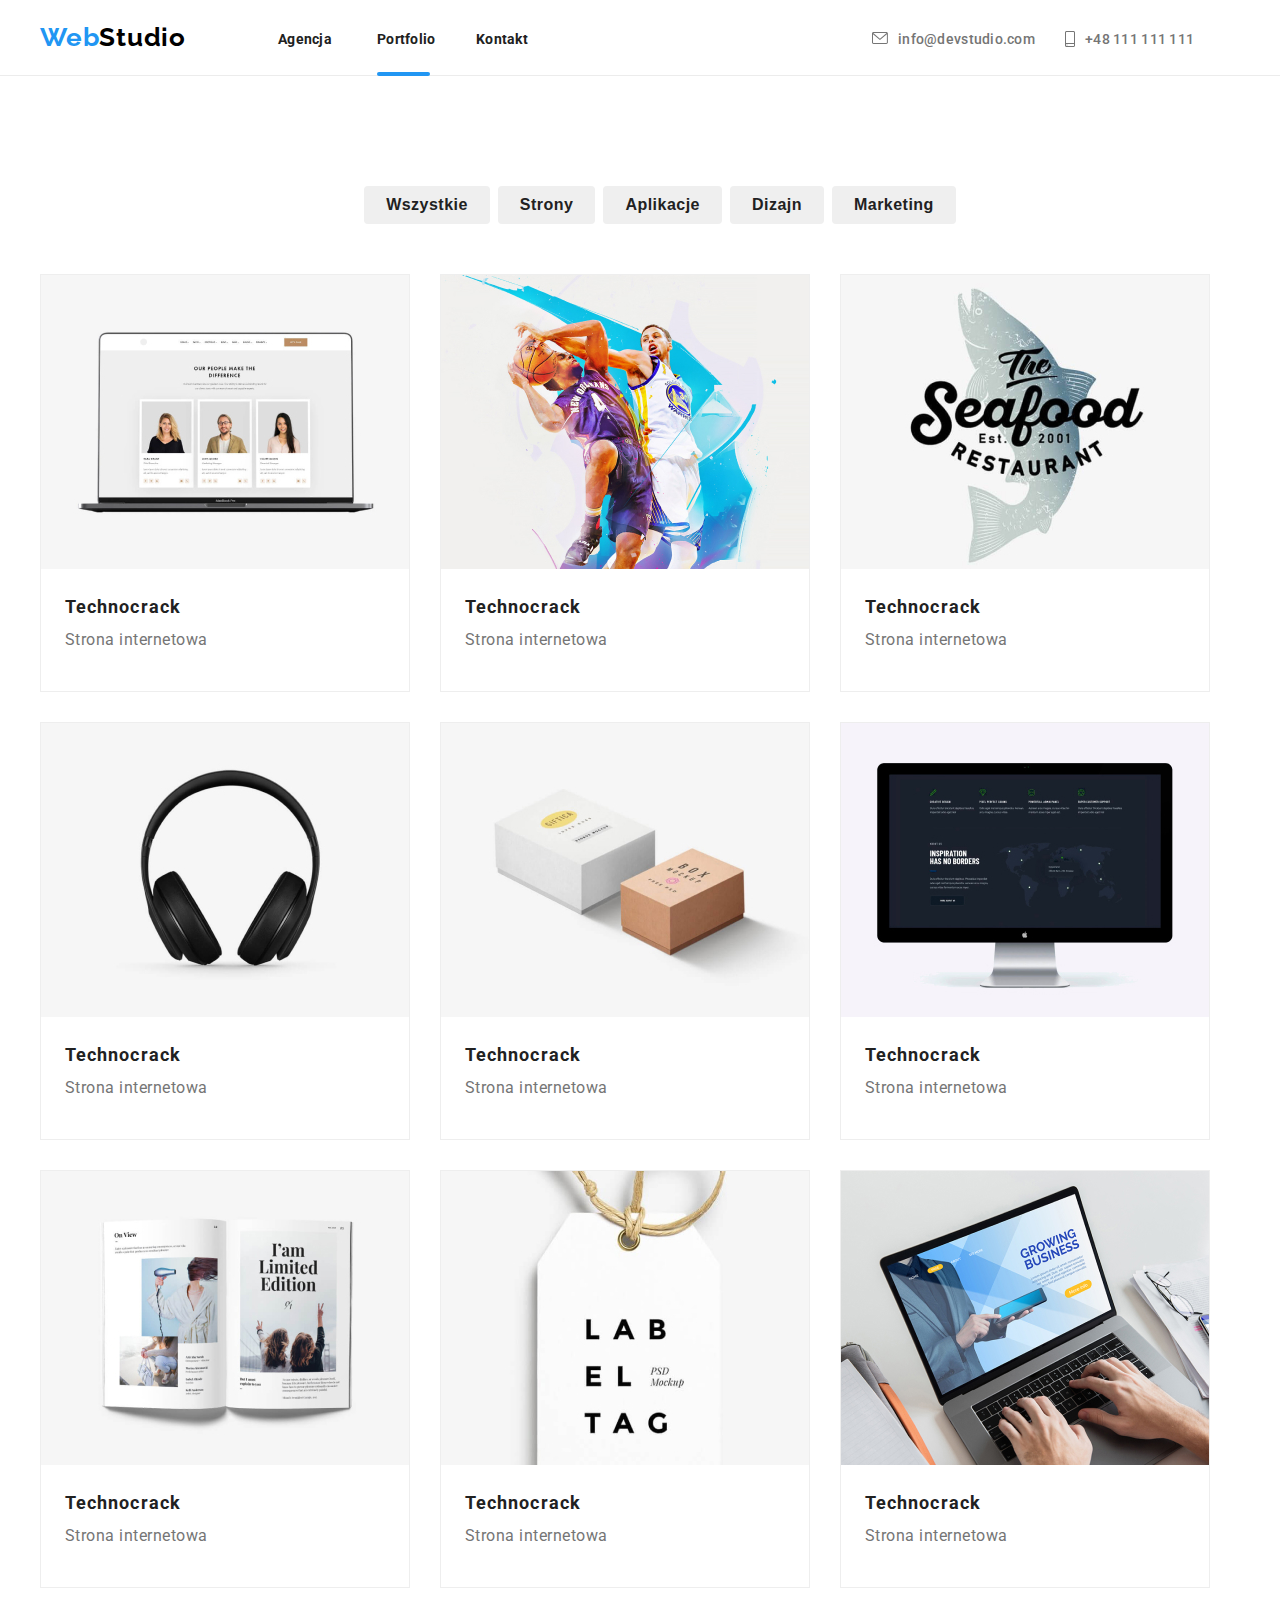
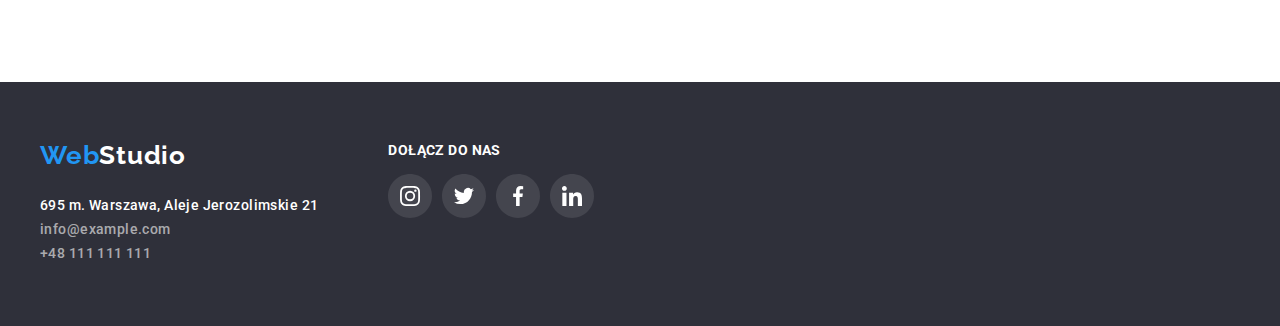
==== commit 0050740e: "Update portfolio.html" ====
--- a/portfolio.html
+++ b/portfolio.html
@@ -26,7 +26,9 @@
           >
           <ul class="menu-list">
             <li>
-              <a class="link" href="/agencja"
+              <a
+                class="link"
+                href="https://mateuszglock.github.io/goit-markup-hw-05/"
                 ><h4 class="agency link">Agencja</h4>
               </a>
             </li>
@@ -95,132 +97,236 @@
           <ul class="portfolio-pic-list">
             <li>
               <div class="portfolio-photo-box">
-                <img
-                  src="images/website.jpg"
-                  alt="Laptop ze stroną internetową, na której znajdują się zdjęcia trzech osób"
-                  width="370"
-                  height="294"
-                />
-                <p>
-                  <b class="photo-tittle-text">Technocrack</b><br />
-                  <span class="photo-text">Strona internetowa </span>
-                </p>
-              </div>
-            </li>
-            <li>
-              <div class="portfolio-photo-box">
-                <img
-                  src="images/Basketball.jpg"
-                  alt="Plakat, na którym dwaj gracze grają w koszykówkę"
-                  width="370"
-                  height="294"
-                />
-                <p>
-                  <b class="photo-tittle-text"
-                    >Grafika New Orlean vs Golden Star</b
-                  ><br />
-                  <span class="photo-text">Dizajn </span>
-                </p>
-              </div>
-            </li>
-
-            <li>
-              <div class="portfolio-photo-box">
-                <img
-                  src="images/RestaurantPoster.jpg"
-                  alt="Plakat na którym znajduje się napis The Seafood Restaurant. Est. 2001 na tle konturu szarej ryby"
-                  width="370"
-                  height="294"
-                />
-                <p>
-                  <b class="photo-tittle-text">Restauracja Seafood</b><br />
-                  <span class="photo-text">Aplikacja </span>
-                </p>
-              </div>
-            </li>
-            <li>
-              <div class="portfolio-photo-box">
-                <img
-                  src="images/Headphones.jpg"
-                  alt="czarne słuchawki na białym tle"
-                  width="370"
-                  height="294"
-                />
-                <p>
-                  <b class="photo-tittle-text">Projekt Prime</b><br />
-                  <span class="photo-text">Marketing</span>
-                </p>
-              </div>
-            </li>
-            <li>
-              <div class="portfolio-photo-box">
-                <img
-                  src="images/Boxes.jpg"
-                  alt="Białe i brązowe pudełko"
-                  width="370"
-                  height="294"
-                />
-                <p>
-                  <b class="photo-tittle-text">Projekt Boxes</b><br />
-                  <span class="photo-text">Aplikacja</span>
-                </p>
-              </div>
-            </li>
-            <li>
-              <div class="portfolio-photo-box">
-                <img
-                  src="images/ComputerWorld.jpg"
-                  alt="Komputer ze stroną internetową, na której znajduje się ikona mapy świata"
-                  width="370"
-                  height="294"
-                />
-                <p>
-                  <b class="photo-tittle-text">Inspiration has no Borders</b
-                  ><br />
-                  <span class="photo-text">Strona internetowa</span>
-                </p>
-              </div>
-            </li>
-            <li>
-              <div class="portfolio-photo-box">
-                <img
-                  src="images/Book.jpg"
-                  alt="Otwarta książka. Na jednej stronie znajdują się zdjęcia. Pierwsze przedstawia osobę suszącą włosy, a drugie kogoś kucającego nad brzegiem morza.. Na drugiej napis I am limited edition i dwie osoby stojące tyłem, na tle miasta."
-                  width="370"
-                  height="294"
-                />
-                <p>
-                  <b class="photo-tittle-text">Magazyn Limited Edition</b><br />
-                  <span class="photo-text">Dizajn</span>
-                </p>
-              </div>
-            </li>
-            <li>
-              <div class="portfolio-photo-box">
-                <img
-                  src="images/Label.jpg"
-                  alt="Biała etykieta z napisaem LABEL TAG."
-                  width="370"
-                  height="294"
-                />
-                <p>
-                  <b class="photo-tittle-text">Magazyn Limited Edition</b><br />
-                  <span class="photo-text">Dizajn</span>
-                </p>
-              </div>
-            </li>
-            <li>
-              <div class="portfolio-photo-box">
-                <img
-                  src="images/GrowingBusiness.jpg"
-                  alt="Laptop ze stroną internetową z podpisem growing business."
-                  width="370"
-                  height="294"
-                />
-                <p>
-                  <b class="photo-tittle-text">Growing Business</b><br />
-                  <span class="photo-text">Aplikacja</span>
-                </p>
+                <div class="portfolio-inside-photo-box">
+                  <img
+                    src="images/website.jpg"
+                    alt="Laptop ze stroną internetową, na której znajdują się zdjęcia trzech osób"
+                    width="370"
+                    height="294"
+                  />
+                  <div class="portfolio-description-box">
+                    <p class="portfolio-description-text">
+                      Technocrack jest popularną platformą wykorzystywaną do
+                      rozpowszechniania koronawirusa. Firmy wykorzystują tę
+                      platformę do celów szpiegowskich i ataków na
+                      niezabezpieczone serwery konkurencji
+                    </p>
+                  </div>
+                </div>
+                <figcaption class="photo-tittle-box">
+                  <p>
+                    <b class="photo-tittle-text">Technocrack</b><br />
+                    <span class="photo-text">Strona internetowa </span>
+                  </p>
+                </figcaption>
+              </div>
+            </li>
+            <li>
+              <div class="portfolio-photo-box">
+                <div class="portfolio-inside-photo-box">
+                  <img
+                    src="images/Basketball.jpg"
+                    alt="Plakat, na którym dwaj gracze grają w koszykówkę"
+                    width="370"
+                    height="294"
+                  />
+                  <div class="portfolio-description-box">
+                    <p class="portfolio-description-text">
+                      Technocrack jest popularną platformą wykorzystywaną do
+                      rozpowszechniania koronawirusa. Firmy wykorzystują tę
+                      platformę do celów szpiegowskich i ataków na
+                      niezabezpieczone serwery konkurencji
+                    </p>
+                  </div>
+                </div>
+                <figcaption class="photo-tittle-box">
+                  <p>
+                    <b class="photo-tittle-text">Technocrack</b><br />
+                    <span class="photo-text">Strona internetowa </span>
+                  </p>
+                </figcaption>
+              </div>
+            </li>
+            <li>
+              <div class="portfolio-photo-box">
+                <div class="portfolio-inside-photo-box">
+                  <img
+                    src="images/RestaurantPoster.jpg"
+                    alt="Plakat na którym znajduje się napis The Seafood Restaurant. Est. 2001 na tle konturu szarej ryby"
+                    width="370"
+                    height="294"
+                  />
+                  <div class="portfolio-description-box">
+                    <p class="portfolio-description-text">
+                      Technocrack jest popularną platformą wykorzystywaną do
+                      rozpowszechniania koronawirusa. Firmy wykorzystują tę
+                      platformę do celów szpiegowskich i ataków na
+                      niezabezpieczone serwery konkurencji
+                    </p>
+                  </div>
+                </div>
+                <figcaption class="photo-tittle-box">
+                  <p>
+                    <b class="photo-tittle-text">Technocrack</b><br />
+                    <span class="photo-text">Strona internetowa </span>
+                  </p>
+                </figcaption>
+              </div>
+            </li>
+            <li>
+              <div class="portfolio-photo-box">
+                <div class="portfolio-inside-photo-box">
+                  <img
+                    src="images/Headphones.jpg"
+                    alt="czarne słuchawki na białym tle"
+                    width="370"
+                    height="294"
+                  />
+                  <div class="portfolio-description-box">
+                    <p class="portfolio-description-text">
+                      Technocrack jest popularną platformą wykorzystywaną do
+                      rozpowszechniania koronawirusa. Firmy wykorzystują tę
+                      platformę do celów szpiegowskich i ataków na
+                      niezabezpieczone serwery konkurencji
+                    </p>
+                  </div>
+                </div>
+                <figcaption class="photo-tittle-box">
+                  <p>
+                    <b class="photo-tittle-text">Technocrack</b><br />
+                    <span class="photo-text">Strona internetowa </span>
+                  </p>
+                </figcaption>
+              </div>
+            </li>
+            <li>
+              <div class="portfolio-photo-box">
+                <div class="portfolio-inside-photo-box">
+                  <img
+                    src="images/Boxes.jpg"
+                    alt="Białe i brązowe pudełko"
+                    width="370"
+                    height="294"
+                  />
+                  <div class="portfolio-description-box">
+                    <p class="portfolio-description-text">
+                      Technocrack jest popularną platformą wykorzystywaną do
+                      rozpowszechniania koronawirusa. Firmy wykorzystują tę
+                      platformę do celów szpiegowskich i ataków na
+                      niezabezpieczone serwery konkurencji
+                    </p>
+                  </div>
+                </div>
+                <figcaption class="photo-tittle-box">
+                  <p>
+                    <b class="photo-tittle-text">Technocrack</b><br />
+                    <span class="photo-text">Strona internetowa </span>
+                  </p>
+                </figcaption>
+              </div>
+            </li>
+            <li>
+              <div class="portfolio-photo-box">
+                <div class="portfolio-inside-photo-box">
+                  <img
+                    src="images/ComputerWorld.jpg"
+                    alt="Komputer ze stroną internetową, na której znajduje się ikona mapy świata"
+                    width="370"
+                    height="294"
+                  />
+                  <div class="portfolio-description-box">
+                    <p class="portfolio-description-text">
+                      Technocrack jest popularną platformą wykorzystywaną do
+                      rozpowszechniania koronawirusa. Firmy wykorzystują tę
+                      platformę do celów szpiegowskich i ataków na
+                      niezabezpieczone serwery konkurencji
+                    </p>
+                  </div>
+                </div>
+                <figcaption class="photo-tittle-box">
+                  <p>
+                    <b class="photo-tittle-text">Technocrack</b><br />
+                    <span class="photo-text">Strona internetowa </span>
+                  </p>
+                </figcaption>
+              </div>
+            </li>
+            <li>
+              <div class="portfolio-photo-box">
+                <div class="portfolio-inside-photo-box">
+                  <img
+                    src="images/Book.jpg"
+                    alt="Otwarta książka. Na jednej stronie znajdują się zdjęcia. Pierwsze przedstawia osobę suszącą włosy, a drugie kogoś kucającego nad brzegiem morza.. Na drugiej napis I am limited edition i dwie osoby stojące tyłem, na tle miasta."
+                    width="370"
+                    height="294"
+                  />
+                  <div class="portfolio-description-box">
+                    <p class="portfolio-description-text">
+                      Technocrack jest popularną platformą wykorzystywaną do
+                      rozpowszechniania koronawirusa. Firmy wykorzystują tę
+                      platformę do celów szpiegowskich i ataków na
+                      niezabezpieczone serwery konkurencji
+                    </p>
+                  </div>
+                </div>
+                <figcaption class="photo-tittle-box">
+                  <p>
+                    <b class="photo-tittle-text">Technocrack</b><br />
+                    <span class="photo-text">Strona internetowa </span>
+                  </p>
+                </figcaption>
+              </div>
+            </li>
+            <li>
+              <div class="portfolio-photo-box">
+                <div class="portfolio-inside-photo-box">
+                  <img
+                    src="images/Label.jpg"
+                    alt="Biała etykieta z napisaem LABEL TAG."
+                    width="370"
+                    height="294"
+                  />
+                  <div class="portfolio-description-box">
+                    <p class="portfolio-description-text">
+                      Technocrack jest popularną platformą wykorzystywaną do
+                      rozpowszechniania koronawirusa. Firmy wykorzystują tę
+                      platformę do celów szpiegowskich i ataków na
+                      niezabezpieczone serwery konkurencji
+                    </p>
+                  </div>
+                </div>
+                <figcaption class="photo-tittle-box">
+                  <p>
+                    <b class="photo-tittle-text">Technocrack</b><br />
+                    <span class="photo-text">Strona internetowa </span>
+                  </p>
+                </figcaption>
+              </div>
+            </li>
+            <li>
+              <div class="portfolio-photo-box">
+                <div class="portfolio-inside-photo-box">
+                  <img
+                    src="images/GrowingBusiness.jpg"
+                    alt="Laptop ze stroną internetową z podpisem growing business."
+                    width="370"
+                    height="294"
+                  />
+                  <div class="portfolio-description-box">
+                    <p class="portfolio-description-text">
+                      Technocrack jest popularną platformą wykorzystywaną do
+                      rozpowszechniania koronawirusa. Firmy wykorzystują tę
+                      platformę do celów szpiegowskich i ataków na
+                      niezabezpieczone serwery konkurencji
+                    </p>
+                  </div>
+                </div>
+                <figcaption class="photo-tittle-box">
+                  <p>
+                    <b class="photo-tittle-text">Technocrack</b><br />
+                    <span class="photo-text">Strona internetowa </span>
+                  </p>
+                </figcaption>
               </div>
             </li>
           </ul>
--- a/css/styles.css
+++ b/css/styles.css
@@ -798,17 +798,51 @@
 }
 .portfolio-photo-box {
   box-sizing: border-box;
-
+  position: relative;
+  overflow: hidden;
   width: 370px;
 
   background: var(--order-button-text-color);
   border: 1px solid #eeeeee;
   margin: 0 auto;
-  padding-bottom: 20px;
   transition-property: box-shadow;
   transition-duration: 250ms;
   transition-timing-function: cubic-bezier(0.4, 0, 0.2, 1);
 }
+.portfolio-inside-photo-box {
+}
+.portfolio-description-box {
+  position: absolute;
+  display: flex;
+  width: 370px;
+  top: 450px;
+  height: 294px;
+  align-items: center;
+  justify-content: center;
+
+  color: var(--header-background);
+  background: rgba(33, 150, 243, 0.9);
+  transition-property: position top;
+  transition-duration: 250ms;
+  transition-timing-function: cubic-bezier(0.4, 0, 0.2, 1);
+  transition-delay: 0;
+}
+.portfolio-photo-box:hover .portfolio-description-box {
+  top: 0px;
+}
+
+.portfolio-description-text {
+  padding: 49px 45px 49px 24px;
+  font-family: "Roboto";
+  font-style: normal;
+  font-weight: 400;
+  font-size: 18px;
+  line-height: 28px;
+  color: #ffffff;
+  letter-spacing: 0.03em;
+  text-transform: uppercase;
+}
+
 .portfolio-photo-box:hover {
   box-shadow: 0px 1px 1px rgba(0, 0, 0, 0.12), 0px 4px 4px rgba(0, 0, 0, 0.06),
     1px 4px 6px rgba(0, 0, 0, 0.16);
@@ -827,6 +861,18 @@
 
   color: var(--text-color);
 }
+.photo-tittle-box {
+  padding-bottom: 20px;
+  width: 370px;
+  position: relative;
+  overflow: hidden;
+  border-bottom: 1px solid var(--border);
+  border-left: 1px solid var(--border);
+  border-right: 1px solid var(--border);
+  overflow: hidden;
+  position: relative;
+  background-color: var(--header-background);
+}
 .photo-text {
   width: 322px;
 
@@ -844,3 +890,43 @@
 .portfolio-footer {
   top: 1628px;
 }
+
+.backdrop {
+  position: fixed;
+  top: 0;
+  left: 0;
+  width: 100%;
+  height: 100%;
+  z-index: 1000;
+  background-color: rgba(0, 0, 0, 0.2);
+  transition: opacity 250ms, visibility 250ms;
+  transition-timing-function: cubic-bezier(0.4, 0, 0.2, 1);
+}
+.is-hidden {
+  opacity: 0;
+  visibility: hidden;
+  pointer-events: none;
+}
+.modal {
+  position: absolute;
+  top: 50%;
+  left: 50%;
+  width: 528px;
+  height: 581px;
+  transform: translate(-50%, -50%);
+  background-color: var(--header-background);
+  box-shadow: 0px 1px 3px rgb(0 0 0 / 12%), 0px 1px 1px rgb(0 0 0 / 14%),
+    0px 2px 1px rgb(0 0 0 / 20%);
+  border-radius: 4px;
+}
+.modal-exit {
+  position: absolute;
+  top: 8px;
+  right: 8px;
+  width: 30px;
+  height: 30px;
+  background-color: var(--white-color);
+  border: 1px solid rgba(0, 0, 0, 0.1);
+  border-radius: 50%;
+  cursor: pointer;
+}
